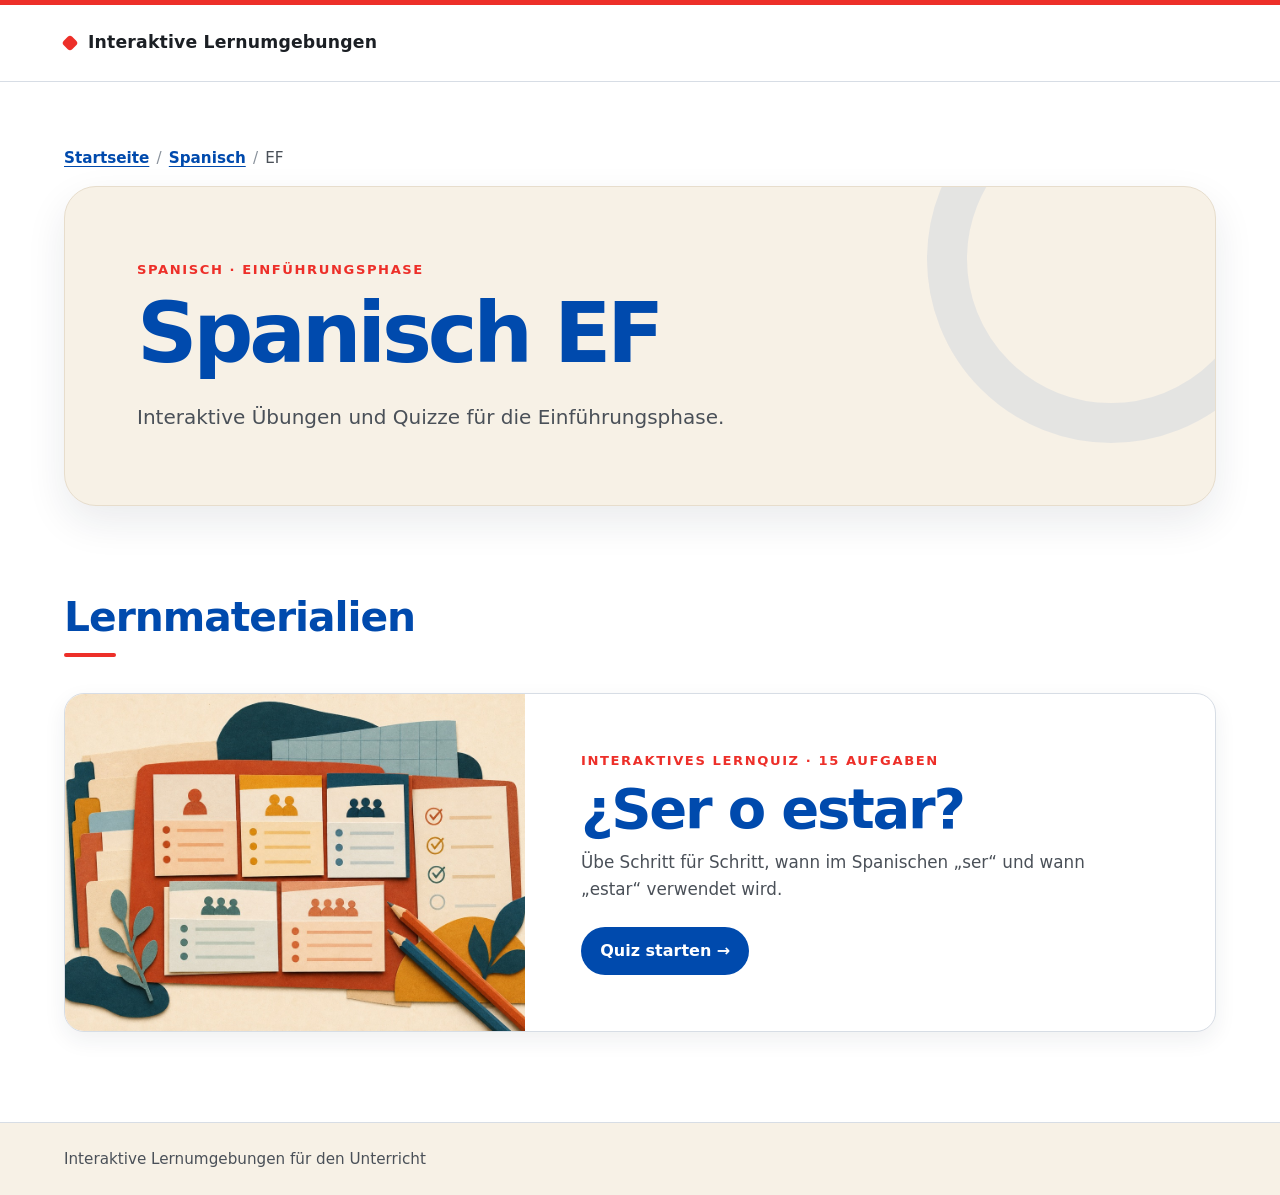
==== spanisch/ef/index.html @ 8e91b28c "Lernumgebungen nach Fächern und Jahrgangsstufen neu strukturieren Neue Übersichtsseiten für Spanisch" ====
<!DOCTYPE html>
<html lang="de">
<head>
  <meta charset="UTF-8">
  <meta name="viewport" content="width=device-width, initial-scale=1.0">
  <meta name="description" content="Interaktive Spanisch-Lernmaterialien für die Einführungsphase.">
  <meta name="robots" content="noindex, nofollow, noarchive">
  <title>Spanisch EF – Interaktive Lernumgebungen</title>
  <link rel="stylesheet" href="../../assets/styles.css">
</head>
<body>
  <a class="skip-link" href="#materialien">Zu den Lernmaterialien</a>
  <header class="site-header">
    <div class="page-width header-inner"><p class="site-title">Interaktive Lernumgebungen</p></div>
  </header>
  <main class="page-width">
    <nav class="breadcrumbs" aria-label="Brotkrümelnavigation">
      <a href="../../index.html">Startseite</a><span aria-hidden="true">/</span><a href="../index.html">Spanisch</a><span aria-hidden="true">/</span><span aria-current="page">EF</span>
    </nav>
    <section class="page-intro home-intro" aria-labelledby="page-title">
      <p class="eyebrow">Spanisch · Einführungsphase</p>
      <h1 id="page-title">Spanisch EF</h1>
      <p class="intro-text">Interaktive Übungen und Quizze für die Einführungsphase.</p>
    </section>
    <section class="overview" id="materialien" aria-labelledby="materials-heading">
      <h2 class="section-heading" id="materials-heading">Lernmaterialien</h2>
      <a class="material-card" href="ser-und-estar/index.html">
        <img src="ser-und-estar/assets/images/konjugation.jpg" alt="Illustration mit Lernkarten und Stiften" width="1200" height="800">
        <div class="material-copy">
          <span class="eyebrow">Interaktives Lernquiz · 15 Aufgaben</span>
          <h3>¿Ser o estar?</h3>
          <p>Übe Schritt für Schritt, wann im Spanischen „ser“ und wann „estar“ verwendet wird.</p>
          <span class="button-label">Quiz starten →</span>
        </div>
      </a>
    </section>
  </main>
  <footer class="site-footer"><div class="page-width footer-inner"><p>Interaktive Lernumgebungen für den Unterricht</p></div></footer>
</body>
</html>
---- assets/styles.css ----
:root {
  color-scheme: light;
  --blue: #004AAD;
  --red: #ED2F29;
  --white: #FFFFFF;
  --beige: #F7F1E6;
  --text: #1B1F24;
  --text-soft: #4A5058;
  --blue-soft: #EDF4FF;
  --border: #D7DDE5;
  --shadow: 0 16px 40px rgba(24, 37, 56, 0.09);
  --shadow-small: 0 8px 22px rgba(24, 37, 56, 0.07);
  --radius-large: 2rem;
  --radius-medium: 1.25rem;
  --page-width: 72rem;
}

*,
*::before,
*::after {
  box-sizing: border-box;
}

html {
  min-width: 20rem;
  background: var(--white);
  scroll-behavior: smooth;
}

body {
  min-height: 100vh;
  margin: 0;
  color: var(--text);
  background: var(--white);
  font-family: ui-sans-serif, system-ui, -apple-system, BlinkMacSystemFont, "Segoe UI", sans-serif;
  font-size: 1rem;
  line-height: 1.6;
  -webkit-font-smoothing: antialiased;
}

a {
  color: inherit;
}

.page-width {
  width: min(calc(100% - 2rem), var(--page-width));
  margin-inline: auto;
}

.skip-link {
  position: fixed;
  z-index: 10;
  top: 0.75rem;
  left: 0.75rem;
  padding: 0.7rem 1rem;
  border-radius: 0.6rem;
  color: var(--white);
  background: var(--blue);
  font-weight: 700;
  transform: translateY(-200%);
}

.skip-link:focus {
  outline: 3px solid var(--red);
  outline-offset: 3px;
  transform: translateY(0);
}

.site-header {
  border-top: 0.35rem solid var(--red);
  border-bottom: 1px solid var(--border);
  background: var(--white);
}

.header-inner {
  display: flex;
  align-items: center;
  min-height: 4.75rem;
}

.site-title {
  display: flex;
  align-items: center;
  gap: 0.75rem;
  margin: 0;
  color: var(--text);
  font-size: clamp(0.95rem, 2vw, 1.08rem);
  font-weight: 750;
  letter-spacing: 0.01em;
}

.site-title::before {
  width: 0.75rem;
  height: 0.75rem;
  flex: 0 0 auto;
  border-radius: 0.2rem;
  background: var(--red);
  content: "";
  transform: rotate(45deg);
}

main {
  padding-block: clamp(1.5rem, 5vw, 4.5rem) clamp(3.5rem, 7vw, 6rem);
}

h1,
h2,
h3,
p {
  margin-top: 0;
}

.page-intro {
  position: relative;
  isolation: isolate;
  overflow: hidden;
  display: grid;
  grid-template-columns: minmax(0, 1fr) minmax(12rem, 22rem);
  align-items: center;
  gap: clamp(1.5rem, 5vw, 4rem);
  padding: clamp(2rem, 6vw, 4.5rem);
  border: 1px solid #E7DDCC;
  border-radius: var(--radius-large);
  background: var(--beige);
  box-shadow: var(--shadow);
}

.page-intro::after {
  position: absolute;
  z-index: -1;
  top: -7rem;
  right: -5rem;
  width: clamp(13rem, 31vw, 23rem);
  aspect-ratio: 1;
  border: clamp(1.25rem, 3.5vw, 2.5rem) solid rgba(0, 74, 173, 0.08);
  border-radius: 50%;
  content: "";
}

.home-intro {
  display: block;
}

.page-intro h1 {
  max-width: 14ch;
  margin-bottom: 0;
  color: var(--blue);
  font-size: clamp(2.35rem, 7vw, 5.25rem);
  font-weight: 780;
  letter-spacing: -0.05em;
  line-height: 1;
  text-wrap: balance;
}

.eyebrow {
  margin-bottom: 0.65rem;
  color: var(--red);
  font-size: 0.82rem;
  font-weight: 850;
  letter-spacing: 0.12em;
  text-transform: uppercase;
}

.intro-text {
  max-width: 42rem;
  margin: clamp(1.15rem, 3vw, 1.65rem) 0 0;
  color: var(--text-soft);
  font-size: clamp(1.05rem, 2.2vw, 1.25rem);
}

.intro-image {
  display: block;
  width: 100%;
  aspect-ratio: 1;
  border: 1px solid var(--border);
  border-radius: 1.25rem;
  background: var(--white);
  box-shadow: var(--shadow-small);
  object-fit: contain;
}

.breadcrumbs {
  display: flex;
  flex-wrap: wrap;
  gap: 0.45rem;
  margin-bottom: 1rem;
  color: var(--text-soft);
  font-size: 0.95rem;
}

.breadcrumbs a {
  color: var(--blue);
  font-weight: 700;
  text-underline-offset: 0.2em;
}

.breadcrumbs span[aria-hidden="true"] {
  color: #8A929C;
}

.overview {
  padding-top: clamp(3rem, 7vw, 5.5rem);
  scroll-margin-top: 1rem;
}

.section-heading {
  position: relative;
  width: fit-content;
  margin-bottom: clamp(1.5rem, 3vw, 2.25rem);
  color: var(--blue);
  font-size: clamp(1.75rem, 4vw, 2.55rem);
  line-height: 1.15;
  letter-spacing: -0.025em;
}

.section-heading::after {
  display: block;
  width: 3.25rem;
  height: 0.25rem;
  margin-top: 0.75rem;
  border-radius: 999px;
  background: var(--red);
  content: "";
}

.card-grid {
  display: grid;
  grid-template-columns: repeat(2, minmax(0, 1fr));
  gap: clamp(1rem, 2.5vw, 1.5rem);
}

.card-grid-three {
  grid-template-columns: repeat(3, minmax(0, 1fr));
}

.image-card,
.stage-card,
.material-card {
  overflow: hidden;
  border: 1px solid var(--border);
  border-radius: var(--radius-medium);
  background: var(--white);
  box-shadow: var(--shadow-small);
  text-decoration: none;
  transition: border-color 160ms ease, box-shadow 160ms ease, transform 160ms ease;
}

.image-card {
  display: flex;
  min-height: 100%;
  flex-direction: column;
}

.image-card img {
  display: block;
  width: 100%;
  aspect-ratio: 1;
  background: var(--beige);
  object-fit: contain;
}

.card-label {
  display: flex;
  align-items: center;
  justify-content: space-between;
  gap: 1rem;
  padding: 1.1rem 1.25rem;
  color: var(--blue);
  font-size: clamp(1.2rem, 2.5vw, 1.45rem);
  font-weight: 800;
}

.card-label span {
  color: var(--red);
  font-size: 1.45em;
  line-height: 1;
}

.stage-card {
  display: flex;
  min-height: 12rem;
  flex-direction: column;
  justify-content: space-between;
  padding: clamp(1.5rem, 4vw, 2.5rem);
  border-top: 0.35rem solid var(--red);
}

.stage-card h3 {
  margin-bottom: 0.5rem;
  color: var(--blue);
  font-size: clamp(2rem, 5vw, 3.2rem);
  line-height: 1;
}

.stage-card p {
  margin-bottom: 1.5rem;
  color: var(--text-soft);
}

.card-action {
  color: var(--blue);
  font-weight: 800;
}

.material-card {
  display: grid;
  grid-template-columns: minmax(15rem, 0.8fr) minmax(0, 1.2fr);
  min-height: 20rem;
}

.material-card img {
  display: block;
  width: 100%;
  height: 100%;
  min-height: 18rem;
  object-fit: cover;
}

.material-copy {
  display: flex;
  flex-direction: column;
  justify-content: center;
  align-items: flex-start;
  padding: clamp(1.5rem, 5vw, 3.5rem);
}

.material-copy h3 {
  margin-bottom: 0.75rem;
  color: var(--blue);
  font-size: clamp(2rem, 5vw, 3.5rem);
  line-height: 1;
  letter-spacing: -0.04em;
}

.material-copy p {
  max-width: 34rem;
  margin-bottom: 1.5rem;
  color: var(--text-soft);
  font-size: 1.05rem;
}

.button-label {
  display: inline-flex;
  align-items: center;
  justify-content: center;
  min-height: 3rem;
  padding: 0.7rem 1.2rem;
  border-radius: 999px;
  color: var(--white);
  background: var(--blue);
  font-weight: 800;
}

.image-card:hover,
.stage-card:hover,
.material-card:hover {
  border-color: var(--blue);
  box-shadow: 0 14px 34px rgba(0, 74, 173, 0.15);
  transform: translateY(-0.2rem);
}

.image-card:focus-visible,
.stage-card:focus-visible,
.material-card:focus-visible,
.breadcrumbs a:focus-visible {
  outline: 3px solid var(--blue);
  outline-offset: 4px;
}

.empty-state {
  padding: clamp(1.5rem, 5vw, 3rem);
  border: 1px solid #E7DDCC;
  border-left: 0.4rem solid var(--red);
  border-radius: var(--radius-medium);
  background: var(--beige);
  box-shadow: var(--shadow-small);
}

.empty-state h2 {
  margin-bottom: 0.55rem;
  color: var(--blue);
  font-size: clamp(1.5rem, 4vw, 2.2rem);
}

.empty-state p {
  margin-bottom: 0;
  color: var(--text-soft);
  font-size: 1.05rem;
}

.site-footer {
  border-top: 1px solid var(--border);
  background: var(--beige);
}

.footer-inner {
  padding-block: 1.5rem;
}

.footer-inner p {
  margin: 0;
  color: var(--text-soft);
  font-size: 0.95rem;
}

@media (max-width: 58rem) {
  .card-grid-three {
    grid-template-columns: repeat(2, minmax(0, 1fr));
  }
}

@media (max-width: 44rem) {
  .page-intro,
  .card-grid,
  .card-grid-three,
  .material-card {
    grid-template-columns: minmax(0, 1fr);
  }

  .intro-image {
    width: min(100%, 18rem);
  }

  .material-card img {
    height: auto;
    min-height: 0;
    aspect-ratio: 3 / 2;
  }
}

@media (max-width: 34rem) {
  .page-width {
    width: min(calc(100% - 1.25rem), var(--page-width));
  }

  .page-intro {
    border-radius: 1.5rem;
  }
}

@media (prefers-reduced-motion: reduce) {
  html {
    scroll-behavior: auto;
  }

  *,
  *::before,
  *::after {
    transition-duration: 0.01ms !important;
  }
}

@media (prefers-contrast: more) {
  :root {
    --text-soft: #262B31;
    --border: #68717C;
  }

  .image-card,
  .stage-card,
  .material-card,
  .page-intro,
  .empty-state {
    border-width: 2px;
  }
}
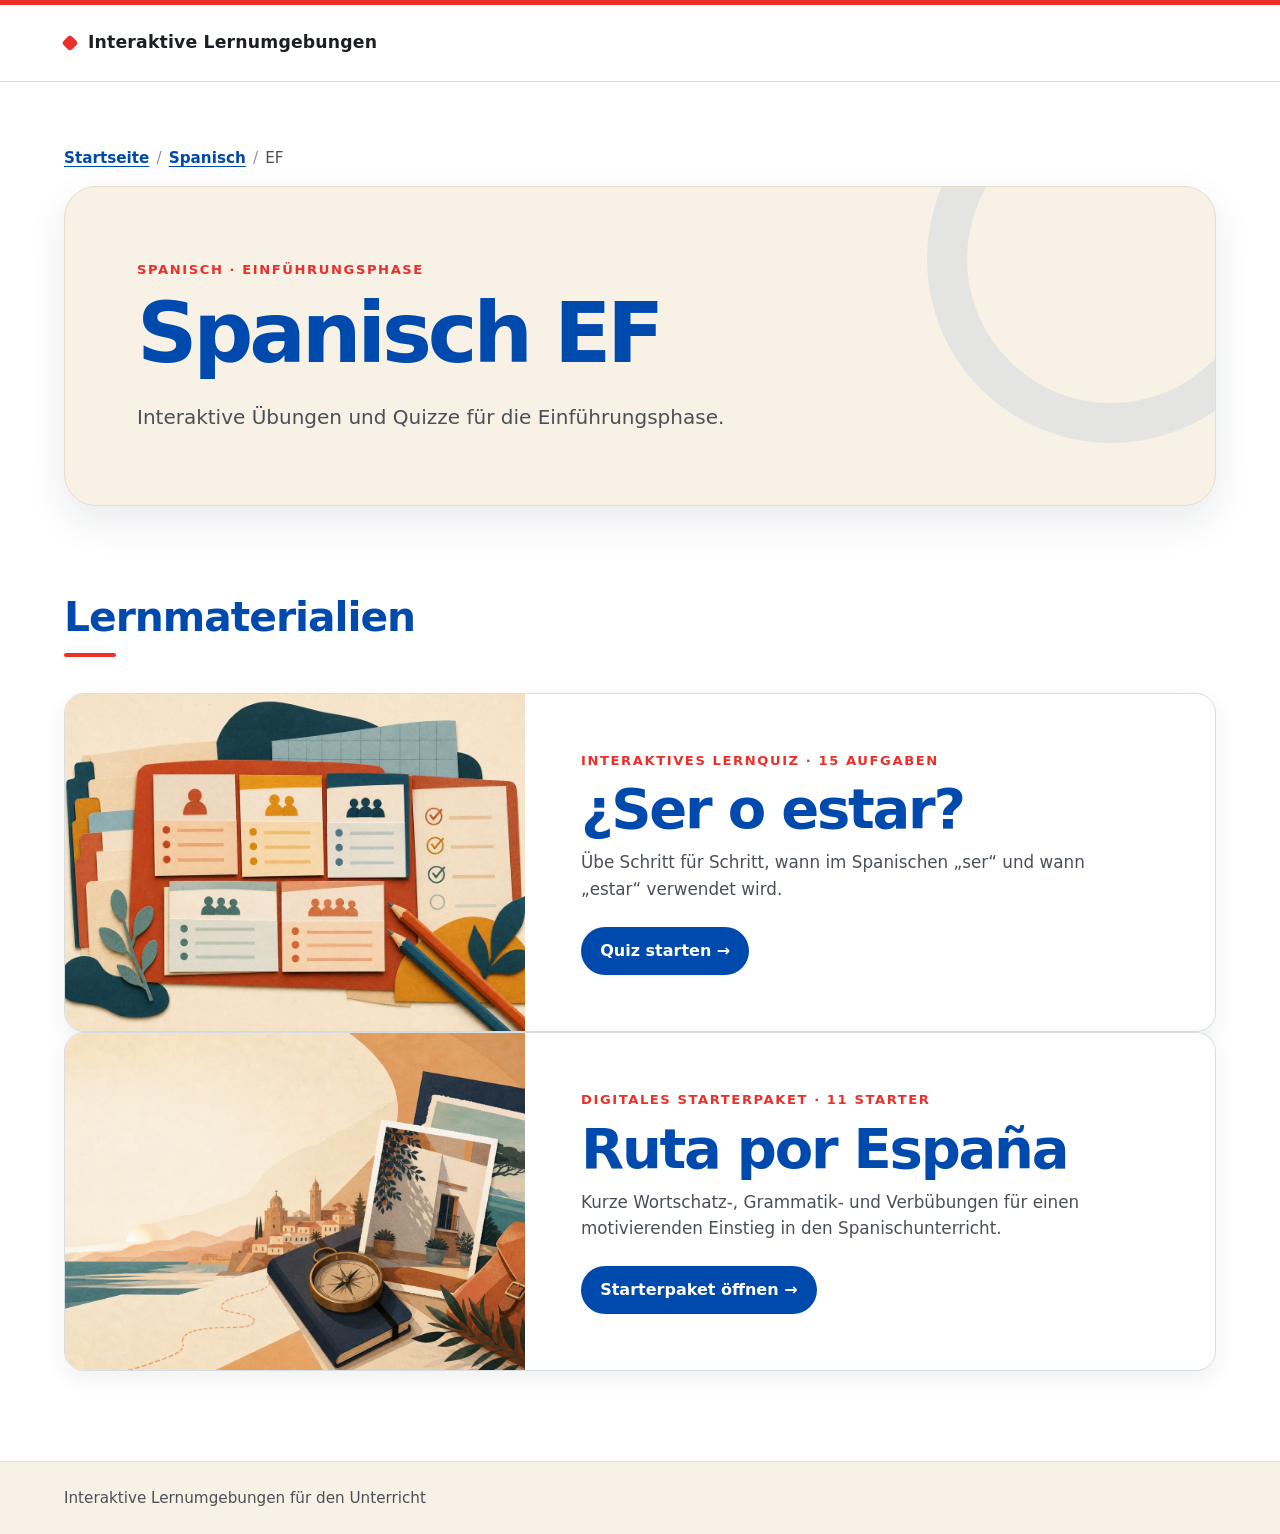
==== commit f282e592: "Ruta por España – Starterpaket ergänzen" ====
--- a/spanisch/ef/index.html
+++ b/spanisch/ef/index.html
@@ -33,6 +33,15 @@
           <span class="button-label">Quiz starten →</span>
         </div>
       </a>
+      <a class="material-card" href="ruta-espana-starterpaket/index.html">
+        <img src="ruta-espana-starterpaket/assets/ruta-hero.webp" alt="Stilisierte Reisepostkarten mit spanischer Küste, Stadt und Kompass" width="1600" height="914">
+        <div class="material-copy">
+          <span class="eyebrow">Digitales Starterpaket · 11 Starter</span>
+          <h3>Ruta por España</h3>
+          <p>Kurze Wortschatz-, Grammatik- und Verbübungen für einen motivierenden Einstieg in den Spanischunterricht.</p>
+          <span class="button-label">Starterpaket öffnen →</span>
+        </div>
+      </a>
     </section>
   </main>
   <footer class="site-footer"><div class="page-width footer-inner"><p>Interaktive Lernumgebungen für den Unterricht</p></div></footer>
